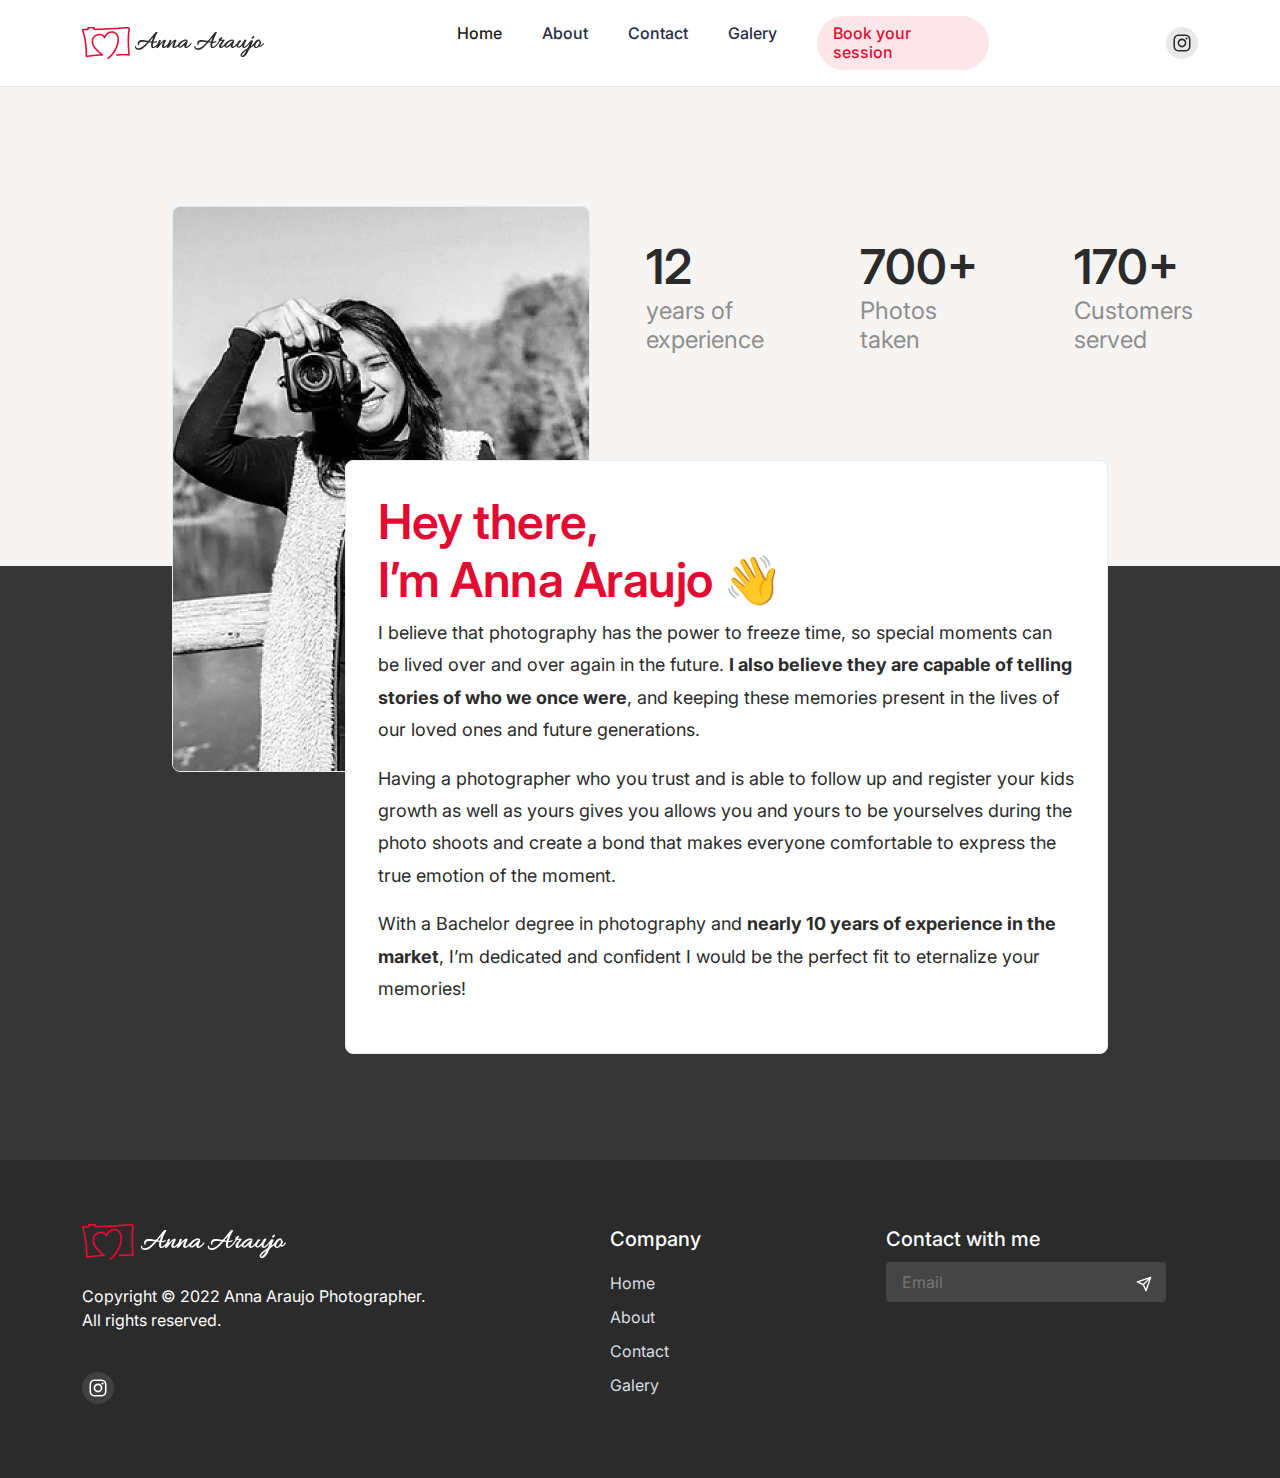
==== about.html @ b6e2653c "links adicionados" ====
<!DOCTYPE html>
<html lang="en">
  <head>
    <meta charset="UTF-8">
    <meta http-equiv="X-UA-Compatible" content="IE=edge">
    <meta name="viewport" content="width=device-width, initial-scale=1.0">
    <link rel="stylesheet" href="css/bootstrap.min.css">
    <link rel="stylesheet" href="css/header.css">
    <link rel="stylesheet" href="css/fonts.css">
    <link rel="stylesheet" href="css/global.css">
    <link rel="stylesheet" href="css/services.css">
    <link rel="stylesheet" href="css/contact.css">
    <link rel="stylesheet" href="css/testimonials.css">
    <link rel="stylesheet" href="css/owl.carousel.min.css">
    <link rel="stylesheet" href="css/footer.css">
    <link rel="stylesheet" href="css/about.css">
    <title>Anna Araujo</title>
  </head>
<body>
  <!--Header-->
<header class="desktop-menu">
  <nav class="navbar navbar-expand-lg">
    <div class="container">
      <a class="navbar-brand desktop-logo" href="index.html" title="Home page">
        <img src="images/desktop-logo.png" alt="Home page">
      </a>
        <ul class="navigation navbar-nav">
          <li class="nav-item">
            <a class="nav-link active" aria-current="page" href="index.html">Home</a>
          </li>
          <li class="nav-item">
            <a class="nav-link" href="about.html">About</a>
          </li>
          <li class="nav-item">
            <a class="nav-link" href="contact.html">Contact</a>
          </li>
          <li class="nav-item">
            <a class="nav-link" href="galery.html">Galery</a>
          </li>
          <li class="nav-item">
            <a class="nav-link header-button" href="contact.html">Book your session</a>
          </li>
        </ul>
        <ul class="social-links navbar-nav">
          <li class="nav-item">
            <a class="social-insta social-icon" href="https://www.instagram.com/photosannacaf/" target="_blank">
              <svg width="32" height="32" viewBox="0 0 32 32" fill="none" xmlns="http://www.w3.org/2000/svg">
                <path opacity="0.1" fill-rule="evenodd" clip-rule="evenodd" d="M0 16C0 7.16344 7.16344 0 16 0C24.8366 0 32 7.16344 32 16C32 24.8366 24.8366 32 16 32C7.16344 32 0 24.8366 0 16Z" fill="#2B2B2B"/>
                <path fill-rule="evenodd" clip-rule="evenodd" d="M16.0007 7.4668C13.6832 7.4668 13.3923 7.47693 12.4821 7.51835C11.5736 7.55995 10.9535 7.70378 10.4109 7.9148C9.84969 8.13276 9.37359 8.42432 8.89928 8.89881C8.42461 9.37313 8.13305 9.84922 7.91438 10.4103C7.70282 10.9531 7.55882 11.5733 7.51793 12.4814C7.47722 13.3917 7.46655 13.6827 7.46655 16.0002C7.46655 18.3178 7.47686 18.6077 7.51811 19.5179C7.55989 20.4264 7.70371 21.0465 7.91456 21.5891C8.13269 22.1503 8.42425 22.6264 8.89875 23.1007C9.37288 23.5754 9.84898 23.8677 10.4099 24.0856C10.9528 24.2967 11.5731 24.4405 12.4814 24.4821C13.3916 24.5235 13.6823 24.5336 15.9996 24.5336C18.3173 24.5336 18.6073 24.5235 19.5175 24.4821C20.426 24.4405 21.0468 24.2967 21.5897 24.0856C22.1508 23.8677 22.6262 23.5754 23.1003 23.1007C23.575 22.6264 23.8665 22.1503 24.0852 21.5893C24.295 21.0465 24.439 20.4262 24.4817 19.5181C24.5226 18.6079 24.5332 18.3178 24.5332 16.0002C24.5332 13.6827 24.5226 13.3918 24.4817 12.4816C24.439 11.5732 24.295 10.9531 24.0852 10.4105C23.8665 9.84922 23.575 9.37313 23.1003 8.89881C22.6256 8.42414 22.151 8.13258 21.5892 7.9148C21.0452 7.70378 20.4247 7.55995 19.5163 7.51835C18.606 7.47693 18.3163 7.4668 15.998 7.4668H16.0007ZM15.2351 9.00457C15.4623 9.00421 15.7158 9.00457 16.0006 9.00457C18.2791 9.00457 18.5491 9.01274 19.4489 9.05363C20.2809 9.09168 20.7324 9.2307 21.0332 9.3475C21.4315 9.50217 21.7154 9.68706 22.0139 9.98573C22.3125 10.2844 22.4974 10.5688 22.6525 10.9671C22.7693 11.2675 22.9085 11.7191 22.9463 12.5511C22.9872 13.4507 22.9961 13.7209 22.9961 15.9982C22.9961 18.2756 22.9872 18.5458 22.9463 19.4454C22.9083 20.2774 22.7693 20.729 22.6525 21.0294C22.4978 21.4276 22.3125 21.7112 22.0139 22.0097C21.7152 22.3084 21.4316 22.4932 21.0332 22.6479C20.7328 22.7652 20.2809 22.9039 19.4489 22.942C18.5493 22.9828 18.2791 22.9917 16.0006 22.9917C13.722 22.9917 13.452 22.9828 12.5524 22.942C11.7204 22.9036 11.2689 22.7645 10.9679 22.6477C10.5697 22.4931 10.2852 22.3082 9.98654 22.0095C9.68787 21.7108 9.50298 21.4271 9.34796 21.0287C9.23116 20.7282 9.09196 20.2767 9.05409 19.4447C9.0132 18.5451 9.00502 18.2749 9.00502 15.9961C9.00502 13.7173 9.0132 13.4485 9.05409 12.549C9.09213 11.717 9.23116 11.2654 9.34796 10.9646C9.50263 10.5664 9.68787 10.2819 9.98654 9.98324C10.2852 9.68457 10.5697 9.49968 10.9679 9.34466C11.2687 9.22732 11.7204 9.08866 12.5524 9.05043C13.3396 9.01488 13.6447 9.00421 15.2351 9.00243V9.00457ZM20.5557 10.4215C19.9904 10.4215 19.5317 10.8796 19.5317 11.4451C19.5317 12.0105 19.9904 12.4691 20.5557 12.4691C21.1211 12.4691 21.5797 12.0105 21.5797 11.4451C21.5797 10.8798 21.1211 10.4215 20.5557 10.4215ZM16.0007 11.6179C13.5806 11.6179 11.6184 13.5801 11.6184 16.0002C11.6184 18.4203 13.5806 20.3816 16.0007 20.3816C18.4208 20.3816 20.3823 18.4203 20.3823 16.0002C20.3823 13.5801 18.4208 11.6179 16.0007 11.6179ZM16.0007 13.1557C17.5715 13.1557 18.8451 14.4292 18.8451 16.0002C18.8451 17.5711 17.5715 18.8447 16.0007 18.8447C14.4296 18.8447 13.1562 17.5711 13.1562 16.0002C13.1562 14.4292 14.4296 13.1557 16.0007 13.1557Z" fill="#2B2B2B"/>
                </svg>
                
            </a>
          </li>
          
        </ul>
      
    </div>
  </nav>
</header>
<!--Header desktop end-->

<!--Header Mobile-->
<header class="mobile-menu">
  <nav class="navbar navbar-expand-lg">
    <div class="container">
      <a class="navbar-brand desktop-logo" href="index.html" title="Home page">
        <img src="images/desktop-logo.png" alt="Home page">
      </a>
      <a class="navbar-brand mobile-logo" href="index.html" title="Home page">
        <svg width="48" height="32" viewBox="0 0 48 32" fill="none" xmlns="http://www.w3.org/2000/svg">
          <path d="M18.1875 27.1818C16.3514 25.576 14.6966 24.0498 13.1728 22.3925C11.2643 20.3189 9.91311 18.0179 9.67152 15.1862C9.2798 10.5843 12.0011 7.37431 16.8018 6.79037C19.0641 6.51499 20.876 7.27643 22.4153 8.9171C22.9589 8.15732 23.4386 7.41744 24.0564 6.77709C26.4964 4.25056 30.2238 3.52561 33.1435 5.085C35.5025 6.34412 36.5102 8.45592 36.8364 10.9111C37.3679 14.929 36.1617 18.6284 34.4464 22.2117C32.8105 25.6291 30.6069 28.6549 27.5853 31.0869C27.2747 31.3374 26.9502 31.573 26.6155 31.7903C26.1823 32.0706 25.7182 32.1105 25.4041 31.6576C25.0986 31.218 25.2747 30.8298 25.7078 30.5212C28.3877 28.6151 30.4239 26.1682 32.0167 23.3845C33.9908 19.934 35.4352 16.3126 35.373 12.293C35.3437 10.4632 34.9175 8.72135 33.5629 7.33283C31.5629 5.28407 28.0339 5.32057 25.7423 7.37763C24.7811 8.24192 24.0288 9.24391 23.4973 10.4035C23.3161 10.8 23.2056 11.2694 22.6258 11.3192C22.0391 11.3706 21.8631 10.9261 21.6232 10.5528C20.7794 9.23893 19.6077 8.26017 17.9683 8.28671C14.0149 8.34975 10.9157 10.4715 11.2384 14.9191C11.4524 17.8786 13.109 20.1115 15.1297 22.1752C16.857 23.9386 18.7017 25.5809 20.6258 27.142C20.9916 27.4389 21.2367 27.7574 21.0486 28.2136C20.8709 28.6499 20.455 28.6782 20.0287 28.6831C15.285 28.7412 10.5947 29.3699 5.90792 29.987C3.61801 30.289 3.61974 30.3072 3.56624 28.0809C3.39195 20.921 2.8501 13.801 0.945009 6.83848C0.684439 5.88626 0.341038 4.95228 0.097724 3.99675C-0.285366 2.48547 0.475639 1.60293 2.0684 1.65435C2.93294 1.68255 3.80093 1.67924 4.66029 1.75721C5.15382 1.802 5.25563 1.64108 5.26771 1.20976C5.30222 0.116531 5.43165 0.0103619 6.54986 0.00870297C8.28239 0.00538513 10.0149 0.0252942 11.7475 0.000410402C12.5119 -0.011202 12.9657 0.221045 12.876 1.02562C12.8208 1.5233 13.0503 1.6361 13.53 1.62283C22.3135 1.35907 31.0849 0.914472 39.8476 0.277447C41.6267 0.148051 43.4093 0.0435415 45.1919 0.0203166C47.411 -0.00788501 48.3222 1.16331 47.8994 3.23364C47.3921 5.71373 47.2937 8.23694 47.2109 10.7585C47.0245 16.4303 47.3092 22.0873 47.8183 27.7375C47.8856 28.4807 47.5111 28.8689 46.795 28.7428C43.487 28.1622 40.1686 28.3729 36.8502 28.5985C36.2307 28.64 35.6129 28.7097 34.9934 28.7661C34.4654 28.8142 34.0443 28.6334 33.9736 28.1091C33.8959 27.5335 34.2773 27.2813 34.8519 27.2283C38.436 26.8882 42.0254 26.6891 45.6198 27.0358C46.2635 27.0972 46.1168 26.7521 46.0996 26.4386C45.946 23.7395 45.7096 21.0438 45.6423 18.3431C45.518 13.3779 45.3938 8.3962 46.2514 3.47584C46.6086 1.43371 46.1082 1.45196 44.3877 1.55647C35.6457 2.08235 26.9088 2.70113 18.1547 3.01466C16.1823 3.086 14.2099 3.12249 12.2358 3.15401C11.6111 3.16397 11.2574 2.83052 11.3281 2.2217C11.3989 1.61454 11.1487 1.47021 10.555 1.49675C9.52829 1.5432 8.49809 1.52993 7.46962 1.50007C6.99679 1.4868 6.80352 1.58799 6.80697 2.09562C6.81388 3.22369 6.69481 3.3 5.48687 3.27346C4.4049 3.24857 3.3212 3.25355 2.24268 3.18885C1.59557 3.1507 1.52827 3.3564 1.70773 3.89389C2.58263 6.51831 3.25217 9.19082 3.725 11.9114C4.50326 16.3806 4.89152 20.8829 5.08134 25.4051C5.11758 26.2628 5.15727 27.1204 5.16072 27.9764C5.16245 28.353 5.20904 28.5388 5.68704 28.4708C9.77333 27.9001 13.8734 27.434 18.1875 27.1818Z" fill="#E20C32"/>
          </svg>
      </a>
        <ul class="social-links navbar-nav">
          <li class="nav-item">
            <a class="social-insta social-icon" href="https://www.instagram.com/photosannacaf/" target="_blank">
              <svg width="18" height="18" viewBox="0 0 18 18" fill="none" xmlns="http://www.w3.org/2000/svg">
                <path fill-rule="evenodd" clip-rule="evenodd" d="M9.00069 0.466797C6.68315 0.466797 6.3923 0.47693 5.48207 0.518353C4.57362 0.559953 3.95352 0.703777 3.41094 0.914802C2.84969 1.13276 2.37359 1.42432 1.89928 1.89881C1.42461 2.37313 1.13305 2.84922 0.91438 3.41029C0.702822 3.95305 0.55882 4.57333 0.517931 5.48143C0.47722 6.39166 0.466553 6.68268 0.466553 9.00022C0.466553 11.3178 0.476864 11.6077 0.518109 12.5179C0.559887 13.4264 0.703711 14.0465 0.914557 14.5891C1.13269 15.1503 1.42425 15.6264 1.89875 16.1007C2.37288 16.5754 2.84898 16.8677 3.40987 17.0856C3.95281 17.2967 4.57308 17.4405 5.48136 17.4821C6.39159 17.5235 6.68226 17.5336 8.99962 17.5336C11.3173 17.5336 11.6073 17.5235 12.5175 17.4821C13.426 17.4405 14.0468 17.2967 14.5897 17.0856C15.1508 16.8677 15.6262 16.5754 16.1003 16.1007C16.575 15.6264 16.8665 15.1503 17.0852 14.5893C17.295 14.0465 17.439 13.4262 17.4817 12.5181C17.5226 11.6079 17.5332 11.3178 17.5332 9.00022C17.5332 6.68268 17.5226 6.39184 17.4817 5.4816C17.439 4.57315 17.295 3.95306 17.0852 3.41047C16.8665 2.84922 16.575 2.37313 16.1003 1.89881C15.6256 1.42414 15.151 1.13258 14.5892 0.914802C14.0452 0.703777 13.4247 0.559953 12.5163 0.518353C11.606 0.47693 11.3163 0.466797 8.99802 0.466797H9.00069ZM8.23513 2.00457C8.46233 2.00421 8.71585 2.00457 9.00065 2.00457C11.2791 2.00457 11.5491 2.01274 12.4489 2.05363C13.2809 2.09168 13.7324 2.2307 14.0332 2.3475C14.4315 2.50217 14.7154 2.68706 15.0139 2.98573C15.3125 3.2844 15.4974 3.56885 15.6525 3.96708C15.7693 4.26752 15.9085 4.71908 15.9463 5.55109C15.9872 6.45066 15.9961 6.72088 15.9961 8.99824C15.9961 11.2756 15.9872 11.5458 15.9463 12.4454C15.9083 13.2774 15.7693 13.729 15.6525 14.0294C15.4978 14.4276 15.3125 14.7112 15.0139 15.0097C14.7152 15.3084 14.4316 15.4932 14.0332 15.6479C13.7328 15.7652 13.2809 15.9039 12.4489 15.942C11.5493 15.9828 11.2791 15.9917 9.00065 15.9917C6.72205 15.9917 6.452 15.9828 5.55244 15.942C4.72043 15.9036 4.26887 15.7645 3.96789 15.6477C3.56966 15.4931 3.28521 15.3082 2.98654 15.0095C2.68787 14.7108 2.50298 14.4271 2.34796 14.0287C2.23116 13.7282 2.09196 13.2767 2.05409 12.4447C2.0132 11.5451 2.00502 11.2749 2.00502 8.99611C2.00502 6.71733 2.0132 6.44852 2.05409 5.54896C2.09213 4.71695 2.23116 4.26539 2.34796 3.96459C2.50263 3.56636 2.68787 3.28191 2.98654 2.98324C3.28521 2.68457 3.56966 2.49968 3.96789 2.34466C4.26869 2.22732 4.72043 2.08866 5.55244 2.05043C6.33964 2.01488 6.64471 2.00421 8.23513 2.00243V2.00457ZM13.5557 3.42147C12.9904 3.42147 12.5317 3.87961 12.5317 4.44513C12.5317 5.01047 12.9904 5.46914 13.5557 5.46914C14.1211 5.46914 14.5797 5.01047 14.5797 4.44513C14.5797 3.87979 14.1211 3.42147 13.5557 3.42147ZM9.0007 4.61793C6.58059 4.61793 4.61843 6.58008 4.61843 9.0002C4.61843 11.4203 6.58059 13.3816 9.0007 13.3816C11.4208 13.3816 13.3823 11.4203 13.3823 9.0002C13.3823 6.58008 11.4208 4.61793 9.0007 4.61793ZM9.00067 6.15572C10.5715 6.15572 11.8451 7.42916 11.8451 9.0002C11.8451 10.5711 10.5715 11.8447 9.00067 11.8447C7.42963 11.8447 6.15619 10.5711 6.15619 9.0002C6.15619 7.42916 7.42963 6.15572 9.00067 6.15572Z" fill="#2B2B2B"/>
                </svg>
            </a>
          </li>
        </ul>
      
  
      <button class="navbar-toggler hamburguer" type="button" data-bs-toggle="collapse" data-bs-target="#navbarSupportedContent" aria-controls="navbarSupportedContent" aria-expanded="false" aria-label="Toggle navigation">
        
          <span class="bar"></span>
          <span class="bar"></span>
        
      </button>
      
        
    </div>
    <div class="collapse navbar-collapse" id="navbarSupportedContent">
      <ul class="navbar-nav">
        <li class="nav-item">
          <a class="nav-link active" aria-current="page" href="index.html">Home</a>
        </li>
        <li class="nav-item">
          <a class="nav-link" href="about.html" title="About">About</a>
        </li>
        <li class="nav-item">
          <a class="nav-link" href="contact.html" title="Contact">Contact</a>
        </li>
        <li class="nav-item">
          <a class="nav-link" href="galery.html">Galery</a>
        </li>
        <li class="nav-item">
          <a class="nav-link header-button" href="contact.html" title="click here and book your session">Book your session</a>
        </li>
      </ul>
  </div>
  </nav>
</header>
<!--Header end-->
<main class="about">
  <div class="container">
    <div class="about-image">
      <img src="images/about.jpg" alt="">
    </div>
    <div class="about-experience">
      <ul>
        <li class="about-title">12</li>
        <li class="about-paragraph">years of experience</li>
      </ul>
      <ul>
        <li class="about-title">700+</li>
        <li class="about-paragraph">Photos taken</li>
      </ul>
      <ul>
        <li class="about-title">170+</li>
        <li class="about-paragraph">Customers served</li>
      </ul>
    </div>
  </div>
</main>
<section class="about-description">
    <div class="container">
      <div class="about-banner">
        <h2>Hey there, <br>
          I’m Anna Araujo 👋</h2>
          <p>I believe that photography has the power to freeze time, so special moments can be lived over and over again in the future. <strong>I also believe they are capable of telling stories of who we once were</strong>, and keeping these memories present in the lives of our loved ones and future generations.</p>
            <p>Having a photographer who you trust and is able to follow up and register your kids growth as well as yours gives you allows you and yours to be yourselves during the photo shoots and create a bond that makes everyone comfortable to express the true emotion of the moment.</p>
      
            <p>With a Bachelor degree in photography and <strong>nearly 10 years of experience in the market</strong>, I’m dedicated and confident I would be the perfect fit to eternalize your memories!</p>
      </div>
    </div>
</section>
<!--Footer-->
<footer>
  <div class="container">
    <div class="logo-footer">
      <a href="index.html">
        <img src="images/footer-logo.png" alt="Anna Araujo">
      </a>
      <p>
        Copyright © 2022 Anna Araujo Photographer. <br> 
        All rights reserved.
      </p>
      <ul class="social-links navbar-nav">
        <li class="nav-item">
          <a class="social-insta social-icon" href="https://www.instagram.com/photosannacaf/" target="_blank">
            <svg width="32" height="32" viewBox="0 0 32 32" fill="none" xmlns="http://www.w3.org/2000/svg">
              <path opacity="0.1" fill-rule="evenodd" clip-rule="evenodd" d="M0 16C0 7.16344 7.16344 0 16 0C24.8366 0 32 7.16344 32 16C32 24.8366 24.8366 32 16 32C7.16344 32 0 24.8366 0 16Z" fill="#FFF"/>
              <path fill-rule="evenodd" clip-rule="evenodd" d="M16.0007 7.4668C13.6832 7.4668 13.3923 7.47693 12.4821 7.51835C11.5736 7.55995 10.9535 7.70378 10.4109 7.9148C9.84969 8.13276 9.37359 8.42432 8.89928 8.89881C8.42461 9.37313 8.13305 9.84922 7.91438 10.4103C7.70282 10.9531 7.55882 11.5733 7.51793 12.4814C7.47722 13.3917 7.46655 13.6827 7.46655 16.0002C7.46655 18.3178 7.47686 18.6077 7.51811 19.5179C7.55989 20.4264 7.70371 21.0465 7.91456 21.5891C8.13269 22.1503 8.42425 22.6264 8.89875 23.1007C9.37288 23.5754 9.84898 23.8677 10.4099 24.0856C10.9528 24.2967 11.5731 24.4405 12.4814 24.4821C13.3916 24.5235 13.6823 24.5336 15.9996 24.5336C18.3173 24.5336 18.6073 24.5235 19.5175 24.4821C20.426 24.4405 21.0468 24.2967 21.5897 24.0856C22.1508 23.8677 22.6262 23.5754 23.1003 23.1007C23.575 22.6264 23.8665 22.1503 24.0852 21.5893C24.295 21.0465 24.439 20.4262 24.4817 19.5181C24.5226 18.6079 24.5332 18.3178 24.5332 16.0002C24.5332 13.6827 24.5226 13.3918 24.4817 12.4816C24.439 11.5732 24.295 10.9531 24.0852 10.4105C23.8665 9.84922 23.575 9.37313 23.1003 8.89881C22.6256 8.42414 22.151 8.13258 21.5892 7.9148C21.0452 7.70378 20.4247 7.55995 19.5163 7.51835C18.606 7.47693 18.3163 7.4668 15.998 7.4668H16.0007ZM15.2351 9.00457C15.4623 9.00421 15.7158 9.00457 16.0006 9.00457C18.2791 9.00457 18.5491 9.01274 19.4489 9.05363C20.2809 9.09168 20.7324 9.2307 21.0332 9.3475C21.4315 9.50217 21.7154 9.68706 22.0139 9.98573C22.3125 10.2844 22.4974 10.5688 22.6525 10.9671C22.7693 11.2675 22.9085 11.7191 22.9463 12.5511C22.9872 13.4507 22.9961 13.7209 22.9961 15.9982C22.9961 18.2756 22.9872 18.5458 22.9463 19.4454C22.9083 20.2774 22.7693 20.729 22.6525 21.0294C22.4978 21.4276 22.3125 21.7112 22.0139 22.0097C21.7152 22.3084 21.4316 22.4932 21.0332 22.6479C20.7328 22.7652 20.2809 22.9039 19.4489 22.942C18.5493 22.9828 18.2791 22.9917 16.0006 22.9917C13.722 22.9917 13.452 22.9828 12.5524 22.942C11.7204 22.9036 11.2689 22.7645 10.9679 22.6477C10.5697 22.4931 10.2852 22.3082 9.98654 22.0095C9.68787 21.7108 9.50298 21.4271 9.34796 21.0287C9.23116 20.7282 9.09196 20.2767 9.05409 19.4447C9.0132 18.5451 9.00502 18.2749 9.00502 15.9961C9.00502 13.7173 9.0132 13.4485 9.05409 12.549C9.09213 11.717 9.23116 11.2654 9.34796 10.9646C9.50263 10.5664 9.68787 10.2819 9.98654 9.98324C10.2852 9.68457 10.5697 9.49968 10.9679 9.34466C11.2687 9.22732 11.7204 9.08866 12.5524 9.05043C13.3396 9.01488 13.6447 9.00421 15.2351 9.00243V9.00457ZM20.5557 10.4215C19.9904 10.4215 19.5317 10.8796 19.5317 11.4451C19.5317 12.0105 19.9904 12.4691 20.5557 12.4691C21.1211 12.4691 21.5797 12.0105 21.5797 11.4451C21.5797 10.8798 21.1211 10.4215 20.5557 10.4215ZM16.0007 11.6179C13.5806 11.6179 11.6184 13.5801 11.6184 16.0002C11.6184 18.4203 13.5806 20.3816 16.0007 20.3816C18.4208 20.3816 20.3823 18.4203 20.3823 16.0002C20.3823 13.5801 18.4208 11.6179 16.0007 11.6179ZM16.0007 13.1557C17.5715 13.1557 18.8451 14.4292 18.8451 16.0002C18.8451 17.5711 17.5715 18.8447 16.0007 18.8447C14.4296 18.8447 13.1562 17.5711 13.1562 16.0002C13.1562 14.4292 14.4296 13.1557 16.0007 13.1557Z" fill="#FFF"/>
              </svg>
              
          </a>
        </li>
        
      </ul>
    </div>

    <div class="menu-footer">
      <ul>
        <li>
          <h3 class="footer-title"> Company </h3>
        </li>
        <li>
          <a href="index.html" class="footer-link"> Home </a>
        </li>
        <li>
          <a href="about.html" class="footer-link"> About </a>
        </li>
        <li>
          <a href="contact.html" class="footer-link"> Contact </a>
        </li>
        <li>
          <a href="galery.html" class="footer-link"> Galery </a>
        </li>
      </ul>
    </div>

    <div class="form-footer">
      <ul>
        <li>
          <h3 class="footer-title">Contact with me</h3>
          <form action=""></form>
        </li>
        <li>
          <form action="https://formsubmit.co/vitorvitorgregorio@gmail.com" method="POST" class="footer-form">
            <input type="email" name="email" required placeholder="Email">
              <button type="submit" class="footer-form__button">
                <svg width="16" height="16" viewBox="0 0 16 16" fill="none" xmlns="http://www.w3.org/2000/svg">
                  <path fill-rule="evenodd" clip-rule="evenodd" d="M15.1382 0.862273C15.3192 1.04336 15.3806 1.31219 15.296 1.55391L10.6293 14.8872C10.539 15.1452 10.3004 15.322 10.0273 15.3331C9.75414 15.3443 9.50189 15.1876 9.39088 14.9378L6.82835 9.17208L1.06266 6.60955C0.812872 6.49854 0.656163 6.24629 0.667306 5.97317C0.678448 5.70005 0.855184 5.46141 1.11318 5.37111L14.4465 0.704439C14.6882 0.619835 14.9571 0.681181 15.1382 0.862273ZM8.12858 8.81466L9.92635 12.8596L13.0724 3.8708L8.12858 8.81466ZM12.1296 2.92799L3.1408 6.07408L7.18577 7.87185L12.1296 2.92799Z" fill="white"/>
                  </svg>
              </button>
            <input type="hidden" name="_captcha" value="false">
            <input type="hidden" name="_template" value="box">
        </li>
      </ul>
    </div>
  </div>
</footer>
<!--Footer end-->
<!--Script-->
<script src="js/bootstrap.min.js"></script>
<script src="js/header.js"></script>
<!--Scripts end-->
</body>
</html>
---- css/header.css ----
header {
  background-color: #fff;
  border-bottom: 1px solid #e9e9e9;
  z-index: 999;
position: fixed;
width: 100%;
top: 0;
}
.mobile-menu{
  display: none;
}
.mobile-logo {
  display: none;
}
.navigation {
  gap: 40px;
}
.navbar-expand-lg .navbar-nav .nav-link {
  padding-left: 0 ;
  padding-right: 0;
}

.navigation .nav-link {
  transition: 0.3s ease-in-out;
  -webkit-transition: 0.3s ease-in-out;
  -moz-transition: 0.3s ease-in-out;
  -ms-transition: 0.3s ease-in-out;
  -o-transition: 0.3s ease-in-out;
}
.navigation .nav-link:hover {
  color: #E20C32;
}
.social-links {
  display: flex;
  flex-direction: row;
  align-items: center;
  gap: 16px;
  z-index: 2;
}
.social-icon svg path {
  transition: 0.3s ease-in-out;
  -webkit-transition: 0.3s ease-in-out;
  -moz-transition: 0.3s ease-in-out;
  -ms-transition: 0.3s ease-in-out;
  -o-transition: 0.3s ease-in-out;
}
.social-icon:hover svg path {
  fill: #E20C32;
}

@media only screen and (max-width: 992px){
  .hamburguer {
    display: block;
  }
  .bar {
    display: block;
    width: 25px;
    height: 3px;
    margin: 5px auto;
    transition: all 0.3s ease-in-out;
    -webkit-transition: all 0.3s ease-in-out;
    -moz-transition: all 0.3s ease-in-out;
    -ms-transition: all 0.3s ease-in-out;
    -o-transition: all 0.3s ease-in-out;
    background-color: #2B2B2B;
  }
  .hamburguer.active .bar:nth-child(1) {
    transform: translateY(4px) rotate(45deg);
    -webkit-transform: translateY(4px) rotate(45deg);
    -moz-transform: translateY(4px) rotate(45deg);
    -ms-transform: translateY(4px) rotate(45deg);
    -o-transform: translateY(4px) rotate(45deg);
}
  .hamburguer.active .bar:nth-child(2) {
    transform: translateY(-4px) rotate(-45deg);
    -webkit-transform: translateY(-4px) rotate(-45deg);
    -moz-transform: translateY(-4px) rotate(-45deg);
    -ms-transform: translateY(-4px) rotate(-45deg);
    -o-transform: translateY(-4px) rotate(-45deg);
}
  .desktop-menu{
    display: none;
  }
  .mobile-menu {
    display: block;
  }
  .navbar > .container {
    padding-bottom: 8px;
  }
  .navbar-collapse{
    background-color: #F0EEED;
    align-items: center;
    justify-content: center;
    text-align: center;
    gap: 40px;
    z-index: 2;
  }
.navbar-toggler {
  padding: 0;
  background-color: transparent;
  border: none;
  z-index: 2;
}
.navbar-toggler:focus {
  box-shadow: none;
}
.collapse > .navbar-nav {
  padding: 40px 0;
  display: flex;
  align-items: center;
  gap: 20px;
  height: 100vh;
 }
}
@media only screen and (max-width: 425px){
  .desktop-logo {
    display: none;
  }
  .mobile-logo {
    display: block;
    z-index: 2;
  }
}
---- css/fonts.css ----
@import url('https://fonts.googleapis.com/css2?family=Inter:wght@100;300;400;500;700;900&display=swap');

html, body {
  font-family: 'Inter'!important;
}
a {
  text-decoration: none;
}

.nav-link {
  font-family: 'Inter';
  font-weight: 500;
  font-size: 16px;
  line-height: 19px;
  color: #2A2D44;
}
---- css/global.css ----
body {
  background-color: #F7F5F4;
}
.header-button {
  padding: 8px 16px !important;
  color: #E20C32;
  background-color: #E20C321A;
  border-radius: 200px;
  -webkit-border-radius: 200px;
  -moz-border-radius: 200px;
  -ms-border-radius: 200px;
  -o-border-radius: 200px;
  max-width: 172px;
  transition:all 0.3s ease-in-out;
  -webkit-transition:all 0.3s ease-in-out;
  -moz-transition:all 0.3s ease-in-out;
  -ms-transition:all 0.3s ease-in-out;
  -o-transition:all 0.3s ease-in-out;
  display: flex;
  align-items: center;
  justify-content: center;
  font-size: 16px;
  font-weight: 500;
  gap: 10px;
}
.header-button:hover {
  background-color: #E20C32;
  color: #FFFFFF !important;
}
.header-button:hover svg path {
  transition: 0.3s ease-in-out;
  -webkit-transition: 0.3s ease-in-out;
  -moz-transition: 0.3s ease-in-out;
  -ms-transition: 0.3s ease-in-out;
  -o-transition: 0.3s ease-in-out;
}
.header-button:hover svg path {
  color: #fff;
  fill: #fff;
}

.primary-button {
  padding: 16px 24px !important;
  color: #E20C32;
  background-color: #E20C321A;
  border-radius: 200px;
  -webkit-border-radius: 200px;
  -moz-border-radius: 200px;
  -ms-border-radius: 200px;
  -o-border-radius: 200px;
  max-width: 172px;
  transition:all 0.3s ease-in-out;
  -webkit-transition:all 0.3s ease-in-out;
  -moz-transition:all 0.3s ease-in-out;
  -ms-transition:all 0.3s ease-in-out;
  -o-transition:all 0.3s ease-in-out;
  display: flex;
  align-items: center;
  justify-content: center;
  font-size: 16px;
  font-weight: 500;
  gap: 10px;
}
.primary-button:hover {
  background-color: #E20C32;
  color: #FFFFFF !important;
}
.primary-button:hover svg path {
  transition: 0.3s ease-in-out;
  -webkit-transition: 0.3s ease-in-out;
  -moz-transition: 0.3s ease-in-out;
  -ms-transition: 0.3s ease-in-out;
  -o-transition: 0.3s ease-in-out;
}
.primary-button:hover svg path {
  color: #fff;
  fill: #fff;
}
.second-button {
  background-color: #E20C32;
  color: #fff;
  font-size: 16px;
  font-weight: 500;
  padding: 16px 24px;
  border-radius: 200px;
  -webkit-border-radius: 200px;
  -moz-border-radius: 200px;
  -ms-border-radius: 200px;
  -o-border-radius: 200px;
  transition: 0.3s ease-in-out;
  -webkit-transition: 0.3s ease-in-out;
  -moz-transition: 0.3s ease-in-out;
  -ms-transition: 0.3s ease-in-out;
  -o-transition: 0.3s ease-in-out;
  display: flex;
  align-items: center;
  justify-content: center;
  max-width: 205px;
  gap: 10px;
}
.second-button:hover {
  background-color: #E20C321A;
  color: #E20C32;
}
.second-button svg path {
  transition: 0.3s ease-in-out;
  -webkit-transition: 0.3s ease-in-out;
  -moz-transition: 0.3s ease-in-out;
  -ms-transition: 0.3s ease-in-out;
  -o-transition: 0.3s ease-in-out;
}
.second-button:hover svg path {
    fill: #E20C32;
}
---- css/services.css ----
.services {
  background-color: #F7F5F4;
  padding: 128px 0;
}
.services-bg {
  background-color: #2B2B2B08;
  display: flex;
  justify-content: space-between;
  align-items: center;
  padding:0 72px;
}
.services__description {
  display: flex;
  flex-direction: column;
  gap: 16px;
  margin-right: px;
}
.services__description h2{
  font-size: 48px;
  font-weight: 600;
  line-height: 60px;
  margin: 0;
  color: #2B2B2B;
}
.services__description p {
  font-weight: 500;
  font-size: 16px;
  line-height: 28px;
  color: #8e8e8e;
}
.services__description .second-button{
  margin-top: 16px;
}
.services__card-1 {
  margin-left: 10%;
}
.modal-card-top {
  position: relative;
  bottom: 32px;
  margin-left: 32px;
}
.modal-card-bottom {
  position: relative;
  top: 32px;
  margin-left: 32px;
}
.modal-card {
  background-color: #fff;
  padding: 36px;
  border: 1px solid #e9e9e9;
  border-radius: 8px;
  -webkit-border-radius: 8px;
  -moz-border-radius: 8px;
  -ms-border-radius: 8px;
  -o-border-radius: 8px;
  width: 300px;
}
.modal-card__header{
  display: flex;
  align-items: center;
  justify-content: space-between;
}
.modal-btn {
  border: none;
  background-color: transparent;
  font-size: 32px;
  margin-bottom: 5px;
  color: #2A2D44;
  opacity: 0.8;
}
.modal-btn:hover {
  opacity: 1;
}
.modal {
  background-color: #0000007c;
}
.modal-dialog {
  max-width: 676px;
}
.modal-content {
  padding: 32px;
}
.modal-header {
  border-bottom: 0;
}
.modal-card__h3{
  font-weight: 600;
  font-size: 24px;
  line-height: 32px;
  color: #2B2B2B;
}
.modal-card__p {
  font-weight: 500;
  font-size: 16px;
  line-height: 28px;
  color: #8e8e8e;
}
@media only screen and (max-width: 1200px){
.services-bg {
  background-color: transparent;
  padding: 8px;
  max-width: 95%;
}
.services__card-1,
.services-card-2 {
  width: 33%;
}
.services__description{
  width: 33%;
}
}
@media only screen and (max-width: 992px){
  .services {
    padding: 0;
  }
  .services-bg{
    flex-direction: column;
    padding: 24px;
    justify-content: center;
    align-items: center;
  }
  .modal-card-top {
    position: static;
    margin-left: 0;
  }
  .modal-card-bottom {
    position: static;
    margin-left: 0;
  }
  .services__card-1,
.services-card-2 {
  width: 100%;
  margin: 0;
}
.services__description{
  width: 100%;
  text-align: center;
  justify-content: center;
  align-items: center;
  margin-bottom: 32px;
}
.services__description .second-button {
  max-width: 100%;
  width: 100%;
}
.modal-card {
  width: 100%;
  margin: 0 0 16px 0
}
}
@media only screen and (max-width: 375px){
  .services__description .second-button {
    max-width: 100%;
  }
}
---- css/contact.css ----
.contact {
  padding: 164px 0;
}
.contact > .container {
  display: grid;
  grid-template-columns: 1fr 1fr;
  align-items: center;
  gap: 64px;
}
.contact-description h2 {
  font-family: 'Inter';
  font-style: normal;
  font-weight: 600;
  font-size: 40px;
  line-height: 60px;
  color: #E20C32;
}
.contact-description p {
  font-family: 'Inter';
  font-style: normal;
  font-weight: 500;
  font-size: 16px;
  line-height: 28px;
  font-feature-settings: 'liga' off;
  color: #8E8E8E;
}




.contact-form {
  border: 1px solid #E9E9E9;
  background-color: #FFF;
  border-radius: 8px;
  -webkit-border-radius: 8px;
  -moz-border-radius: 8px;
  -ms-border-radius: 8px;
  -o-border-radius: 8px;
  padding: 40px;
}
.form-title {
  color: #E20C32;
  font-weight: 700;
  font-size: 24px;
  line-height: 36px;
}
.contact-form form {
  display: flex;
  flex-direction: column;
  gap: 8px;
}
.contact-form .second-button {
  margin-top: 16px;
  max-width: 100%;
  border: none;
}
.contact-form input {
  width: 100%;
}
textarea {
  resize: none;
  height: 164px;
  border: 1px solid #e9e9e9;
}
.form-control:focus {
  color: #8E8E8E;
  background-color: #fff;
  border-color:transparent;
  outline: 0;
  box-shadow: 0 0 0 0.15rem transparent;
}
input:focus-visible {
  outline: -webkit-focus-ring-color auto 0px;
  color: #8e8e8e;
}
.contact-form input {
  height: 52px;
  border: 1px solid #e9e9e9;
  padding: 16px;
  border-radius: 4px;
  -webkit-border-radius: 4px;
  -moz-border-radius: 4px;
  -ms-border-radius: 4px;
  -o-border-radius: 4px;
}


.banner-contact {
  background-color: #E20C32;
}
.banner-contact > .container {
  background-color: #FFFFFF;
  border: 1px solid #e9e9e9;
  border-radius: 8px;
  -webkit-border-radius: 8px;
  -moz-border-radius: 8px;
  -ms-border-radius: 8px;
  -o-border-radius: 8px;
  display: flex;
  justify-content: space-between;
  align-items: center;
  padding: 16px 40px;
  position: relative;
  bottom: 80px;
}
.banner-contact__profile {
  display: flex;
  align-items: center;
  gap: 8px;
}
.banner-contact__profile img {
  border-radius: 50%;
  -webkit-border-radius: 50%;
  -moz-border-radius: 50%;
  -ms-border-radius: 50%;
  -o-border-radius: 50%;
  border: 4px solid #e9e9e9;
}
.profile-description h3 {
  font-size: 24px;
  font-weight: 600;
  margin: 0;
  line-height: 30px;
  color: #2b2b2b;
}
.profile-description p {
  font-size: 18px;
  font-weight: 500;
  margin: 0;
  line-height: 22px;
  color: #909090;
}
.banner-contact__contacts {
  display: flex;
  gap: 32px;
}
.banner-contact__contacts h4 {
  font-weight: 500;
  font-size: 16px;
  line-height: 19px;
  color: #909090;
}
.banner-contact__contacts p {
  font-weight: 600;
  font-size: 18px;
  line-height: 2px;
  color: #2b2b2b;
}
@media only screen and (max-width: 1200px){
  .banner-contact > .container {
    max-width: 90%;
  }
}
@media only screen and (max-width: 1070px){
  .banner-contact > .container {
    max-width: 98%;
    padding: 16px;
  }
}
@media only screen and (max-width: 992px){
  .banner-contact > .container {
    max-width: 98%;
    padding: 16px;
    flex-direction: column;
    gap: 24px;
  }
  .contact > .container {
    grid-template-columns: 1fr;
    padding: 54px 0;
    max-width: 90%;
  }
}
@media only screen and (max-width: 486px){
  .banner-contact > .container {
    max-width: 100%;
    padding: 8px;
    flex-direction: column;
    gap: 24px;
  }
  .banner-contact__contacts h4 {
    font-weight: 500;
    font-size: 12px;
    line-height: 19px;
    color: #909090;
  }
  .banner-contact__contacts p {
    font-weight: 600;
    font-size: 12px;
    line-height: 2px;
    color: #2b2b2b;
  }
  .profile-description h3 {
    font-size: 18px;
    font-weight: 600;
    margin: 0;
    line-height: 30px;
    color: #2b2b2b;
  }
  .profile-description p {
    font-size: 16px;
    font-weight: 500;
    margin: 0;
    line-height: 22px;
    color: #909090;
  }
}
---- css/testimonials.css ----
.testimonials{
  background-color: #E20C32;
  padding: 4rem 0;
}
.testimonials-mobile {
  display: none;
}
.testimonials__description{
  text-align: center;
  margin-bottom: 40px;
}
.testimonials__cards-desktop {
  display: grid;
  grid-template-columns: repeat(3, 1fr);
  justify-content: space-between;
  gap: 1.5rem;
}
.testimonials__card {
  display: flex;
  flex-direction: column;
  border: 1px solid #e9e9e9;
  background-color: #fff;
  border-radius: 8px;
  padding: 2rem;
  gap: 2.1rem;
  justify-content: space-between;
  -webkit-border-radius: 8px;
  -moz-border-radius: 8px;
  -ms-border-radius: 8px;
  -o-border-radius: 8px;

}
.card__description{
  flex-grow: 1;
}
.testimonials__description > p {
  font-size: 20px;
  font-weight: 500;
  line-height: 24px;
  color: #fff;
}
.testimonials__description > h2 {
  font-size: 32px;
  font-weight: 600;
  line-height: 39px;
  margin-bottom: 8px;
  color: #fff;
}
.card__description > p {
  font-size: 16px;
  font-weight: 500;
  color: #8E8E8E;
  line-height: 28px;
}
.card__profile {
display: flex;
align-items: center;
gap: 8px;
}

.card__profile-city {
  font-size: 14px;
  line-height: 16px;
  font-weight: 400;
  color: #666666;
  margin: 0;
}
.card__profile-name {
  margin: 0;
  font-size: 16px;
  font-weight: bold;
  line-height: 19px;
  color: #333333;
}
@media only screen and (max-width: 992px) {
  .testimonials > .container {
    max-width: 90%;
  }
}
@media only screen and (max-width: 768px){
  .testimonials-mobile {
    display: block;
  }
  .testimonials__cards-desktop {
    display: none;
  }
  .testimonials-indicators {
    top: 350px;
  }
  .indicator-dark.active {
    background-color: #333333 !important;
  }
  .indicator-dark {
    background-color: #FFF;
  }
  .testimonials__card {
    height: 340px;
    padding: 26px;
    gap: 16px;
  }
}
@media only screen and (max-width: 340px){
  .testimonials__card {
    height: 380px;
    padding: 26px;
    gap: 16px;
  }
    .testimonials-indicators {
    top: 380px;
  }
}
---- css/footer.css ----
footer{
  background-color: #2B2B2B;
  padding: 64px 0;
  color: #fff;
}
footer > .container {
  display: flex;
  justify-content: space-between;
}
footer ul {
  list-style: none;
  padding: 0;
}
.logo-footer {
  display: flex;
  flex-direction: column;
  gap: 24px;
}
.menu-footer  > ul{
  display: flex;
  flex-direction: column;
  gap: 8px;
}
.footer-title {
  font-size: 20px;
  font-weight: 500;
  margin-bottom: 8px;
  line-height: 30px;
}
.footer-link {
  transition: 0.3s ease-in-out;
  -webkit-transition: 0.3s ease-in-out;
  -moz-transition: 0.3s ease-in-out;
  -ms-transition: 0.3s ease-in-out;
  -o-transition: 0.3s ease-in-out;
}
.footer-link:hover {
  color: #E20C32;
}
.menu-footer li a {
  color: #D9DBE1;
  font-size: 16px;
  font-weight: 400;
  line-height: 26px;
}
.menu-footer li a:hover {
 opacity: 0.8;
}
.footer-form input {
  background-color: #FFFFFF20;
  border: none;
  border-radius: 4px;
  padding: 16px;
  height: 40px;
  -webkit-border-radius: 4px;
  -moz-border-radius: 4px;
  -ms-border-radius: 4px;
  -o-border-radius: 4px;
}
.footer-form__button {
  border: none;
  background-color: transparent;
  position: relative;
  right: 40px;
}
@media only screen and (max-width: 768px){
  footer > .container {
    flex-direction: column;
    gap: 40px;
  }
  .form-footer {
    order: 2;
  }
  .menu-footer {
    order: 3;
  }
}
---- css/about.css ----
.about > .container {
  max-width: 75%;
  display: flex;
  gap: 24px;
  top: 206px;
  position: relative;
}
.about-image img {
  border-radius: 8px;
  -webkit-border-radius: 8px;
  -moz-border-radius: 8px;
  -ms-border-radius: 8px;
  -o-border-radius: 8px;
  border: 1px solid #e9e9e9;
}
.about-experience {
  display: flex;
  justify-content: space-between;
  gap: 64px;
  padding: 32px 0;
}
.about-title {
  list-style: none;
  font-size: 48px;
  font-weight: 600;
  line-height: 58px;
  color: #2B2B2B;
}
.about-paragraph {
  list-style: none;
  font-weight: 400;
  font-size: 24px;
  line-height: 29px;
  color: #8e8e8e;
}


.about-description{
  background-color: #363636;
}
.about-description > .container {
  display: flex;
  justify-content: flex-end;
  max-width: 75%;
}
.about-banner {
  background-color: #fff;
  padding: 32px;
  max-width: 763px;
  width: 100%;
  border-radius: 8px;
  -webkit-border-radius: 8px;
  -moz-border-radius: 8px;
  -ms-border-radius: 8px;
  -o-border-radius: 8px;
  border: 1px solid #E9E9E9;
  position: relative;
  bottom: 106px;
}
.about-banner h2 {
  font-weight: 600;
  font-size: 48px;
  line-height: 58px;
  letter-spacing: -0.01em;
  font-feature-settings: 'liga' off;
  color: #E20C32;
}
.about-banner p{
  font-family: 'Inter';
  font-style: normal;
  font-weight: 400;
  font-size: 18px;
  line-height: 180%;
  font-feature-settings: 'liga' off;
  color: #2B2B2B;
}

@media only screen and (max-width: 1250px ){
  .about > .container {
    max-width: 98%;
  }
  .about-banner > .container {
    max-width: 98%;
  }
  .about-experience {
    gap: 32px;
  }
}
@media only screen and (max-width: 1100px){
  .about-title {
    list-style: none;
    font-size: 32px;
    font-weight: 600;
    line-height: 58px;
    color: #2B2B2B;
  }
  .about-paragraph {
    list-style: none;
    font-weight: 400;
    font-size: 16px;
    line-height: 29px;
    color: #8e8e8e;
  }
  .about-description > .container{
    max-width: 80%;
  }
  .about-banner {
    max-width: 100%;
  }
}
@media only screen and (max-width: 886px){
  .about-experience ul {
    padding: 0;
  }
  .about-experience {
    display: flex;
    justify-content: space-between;
    gap: 24px;
    padding: 32px 0;
  }
  .about > .container {
    display: flex;
    flex-direction: column-reverse;
    gap: 24px;
    top: 206px;
    position: relative;
  }
  .about-title {
    list-style: none;
    font-size: 32px;
    font-weight: 600;
    line-height: 58px;
    color: #2B2B2B;
  }
  .about-paragraph {
    list-style: none;
    font-weight: 400;
    font-size: 16px;
    line-height: 29px;
    color: #8e8e8e;
  }
  .about-description > .container{
    max-width: 95%;
    display: flex;
    justify-content: flex-end;
  }
  .about-banner {
    max-width: 100%;
  }
}
@media only screen and (max-width: 460px) {
  .about > .container {
    top: 106px;
  }
}
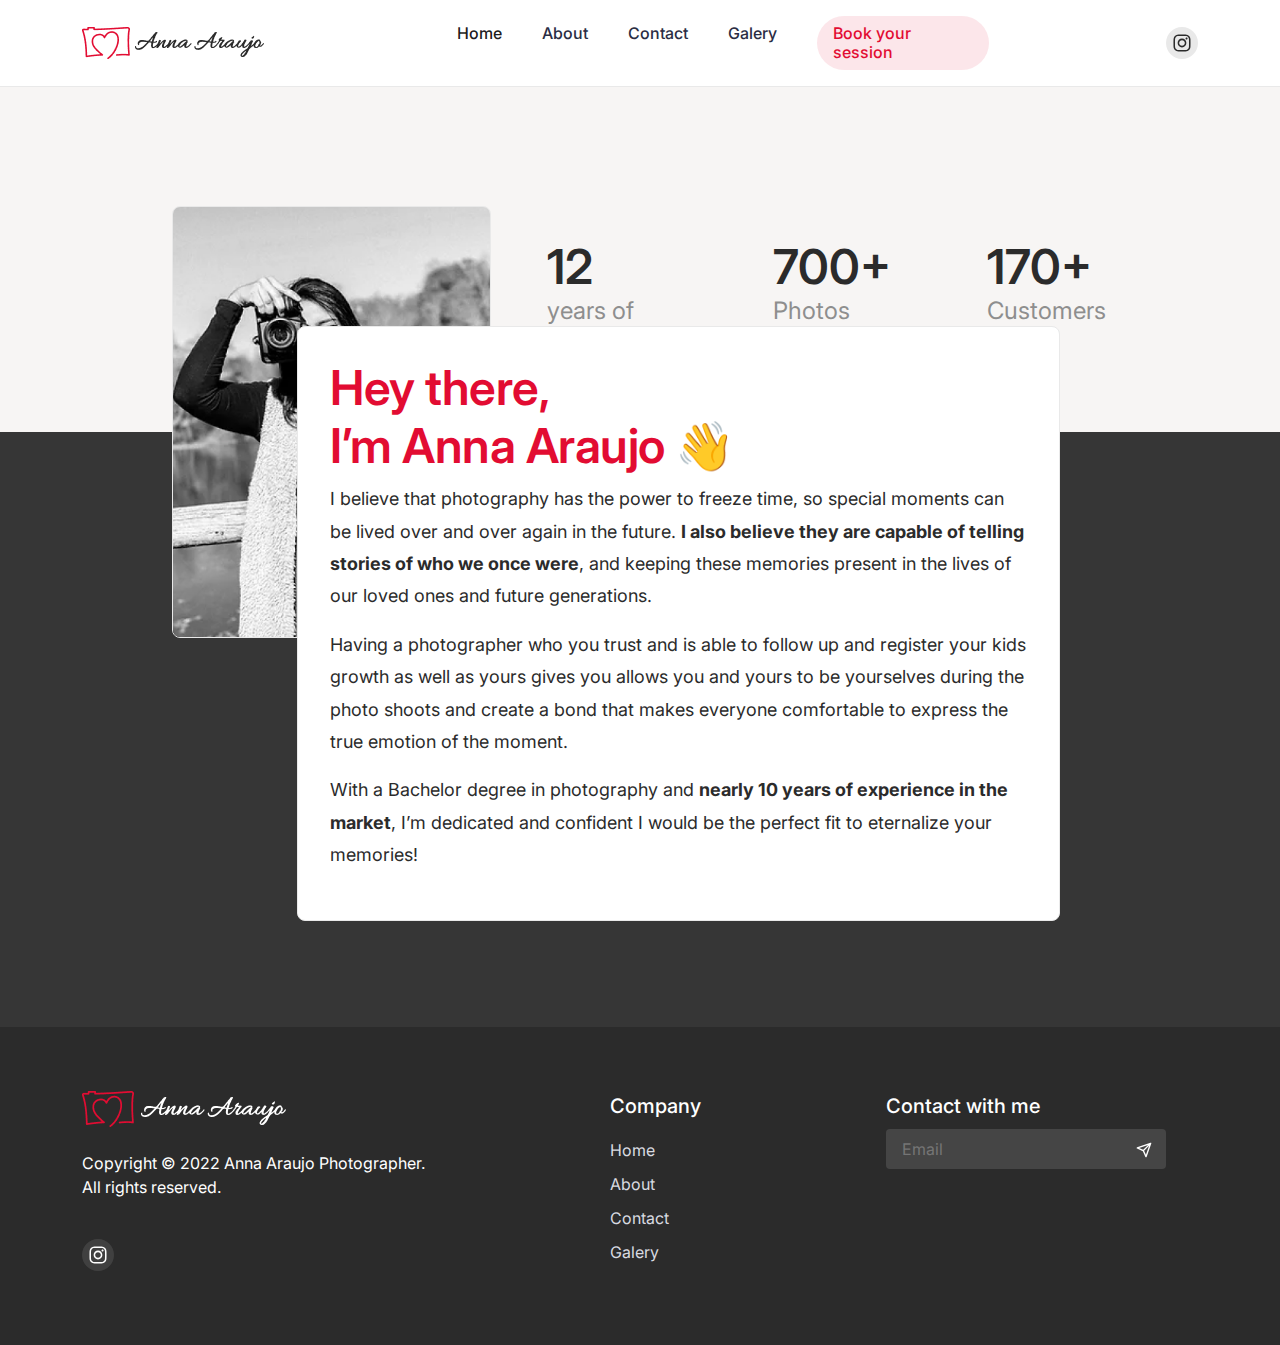
==== commit 85046325: "atualizações v1.0" ====
--- a/about.html
+++ b/about.html
@@ -4,6 +4,7 @@
     <meta charset="UTF-8">
     <meta http-equiv="X-UA-Compatible" content="IE=edge">
     <meta name="viewport" content="width=device-width, initial-scale=1.0">
+    <link rel="shortcut icon" href="images/FavIcon.png" type="image/x-icon">
     <link rel="stylesheet" href="css/bootstrap.min.css">
     <link rel="stylesheet" href="css/header.css">
     <link rel="stylesheet" href="css/fonts.css">
@@ -79,16 +80,16 @@
                 </svg>
             </a>
           </li>
+          <button class="navbar-toggler hamburguer" type="button" data-bs-toggle="collapse" data-bs-target="#navbarSupportedContent" aria-controls="navbarSupportedContent" aria-expanded="false" aria-label="Toggle navigation">
+        
+            <span class="bar"></span>
+            <span class="bar"></span>
+          
+        </button>
         </ul>
       
   
-      <button class="navbar-toggler hamburguer" type="button" data-bs-toggle="collapse" data-bs-target="#navbarSupportedContent" aria-controls="navbarSupportedContent" aria-expanded="false" aria-label="Toggle navigation">
-        
-          <span class="bar"></span>
-          <span class="bar"></span>
-        
-      </button>
-      
+     
         
     </div>
     <div class="collapse navbar-collapse" id="navbarSupportedContent">
--- a/css/about.css
+++ b/css/about.css
@@ -6,6 +6,7 @@
   position: relative;
 }
 .about-image img {
+  max-width: 100%;
   border-radius: 8px;
   -webkit-border-radius: 8px;
   -moz-border-radius: 8px;
@@ -56,6 +57,7 @@
   border: 1px solid #E9E9E9;
   position: relative;
   bottom: 106px;
+  right: 48px;
 }
 .about-banner h2 {
   font-weight: 600;
@@ -112,6 +114,9 @@
   .about-experience ul {
     padding: 0;
   }
+  .about-banner{
+    right: 0;
+  }
   .about-experience {
     display: flex;
     justify-content: space-between;
@@ -152,4 +157,24 @@
   .about > .container {
     top: 106px;
   }
+  .about-banner{
+    right: 0;
+  }
+  .about-banner h2 {
+    font-weight: 600;
+    font-size: 24px;
+    line-height: 29px;
+    letter-spacing: -0.01em;
+    font-feature-settings: 'liga' off;
+    color: #E20C32;
+  }
+  .about-banner p{
+    font-family: 'Inter';
+    font-style: normal;
+    font-weight: 400;
+    font-size: 14px;
+    line-height: 25px;
+    font-feature-settings: 'liga' off;
+    color: #2B2B2B;
+  }
 }